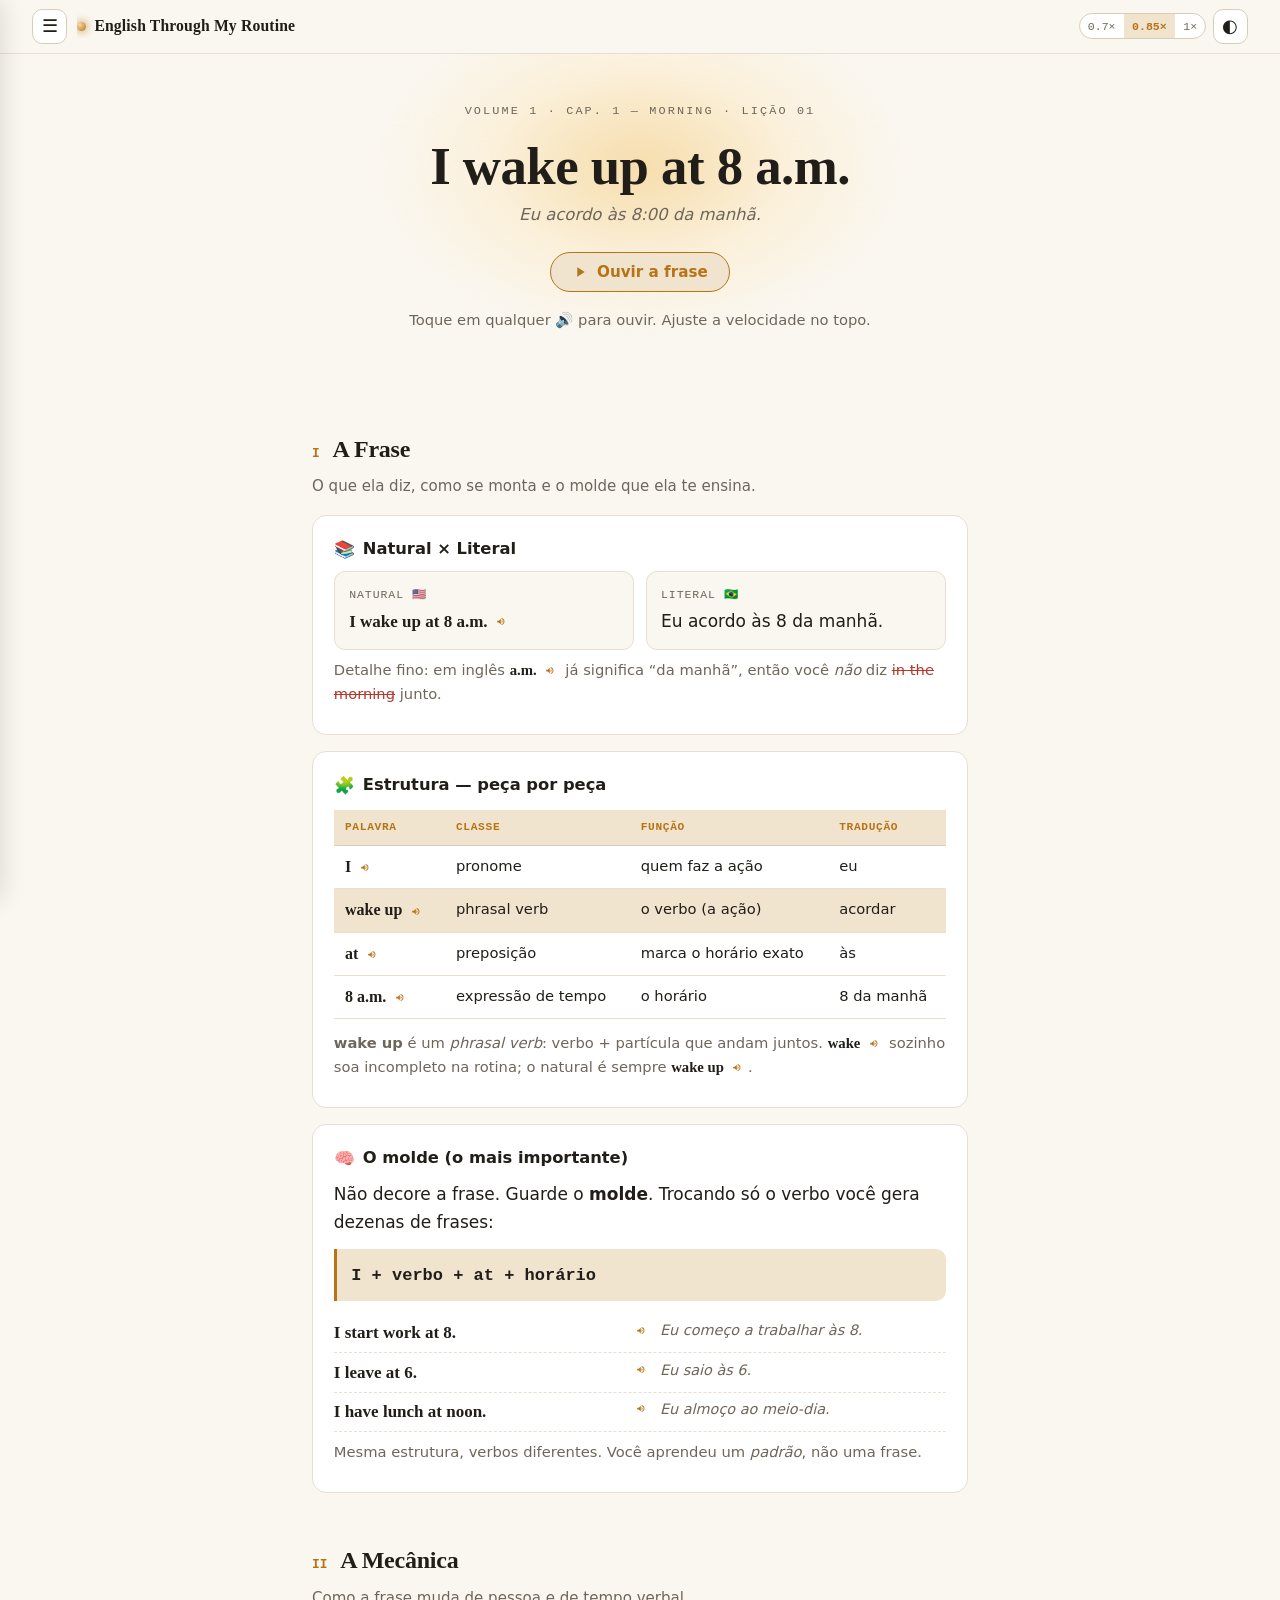
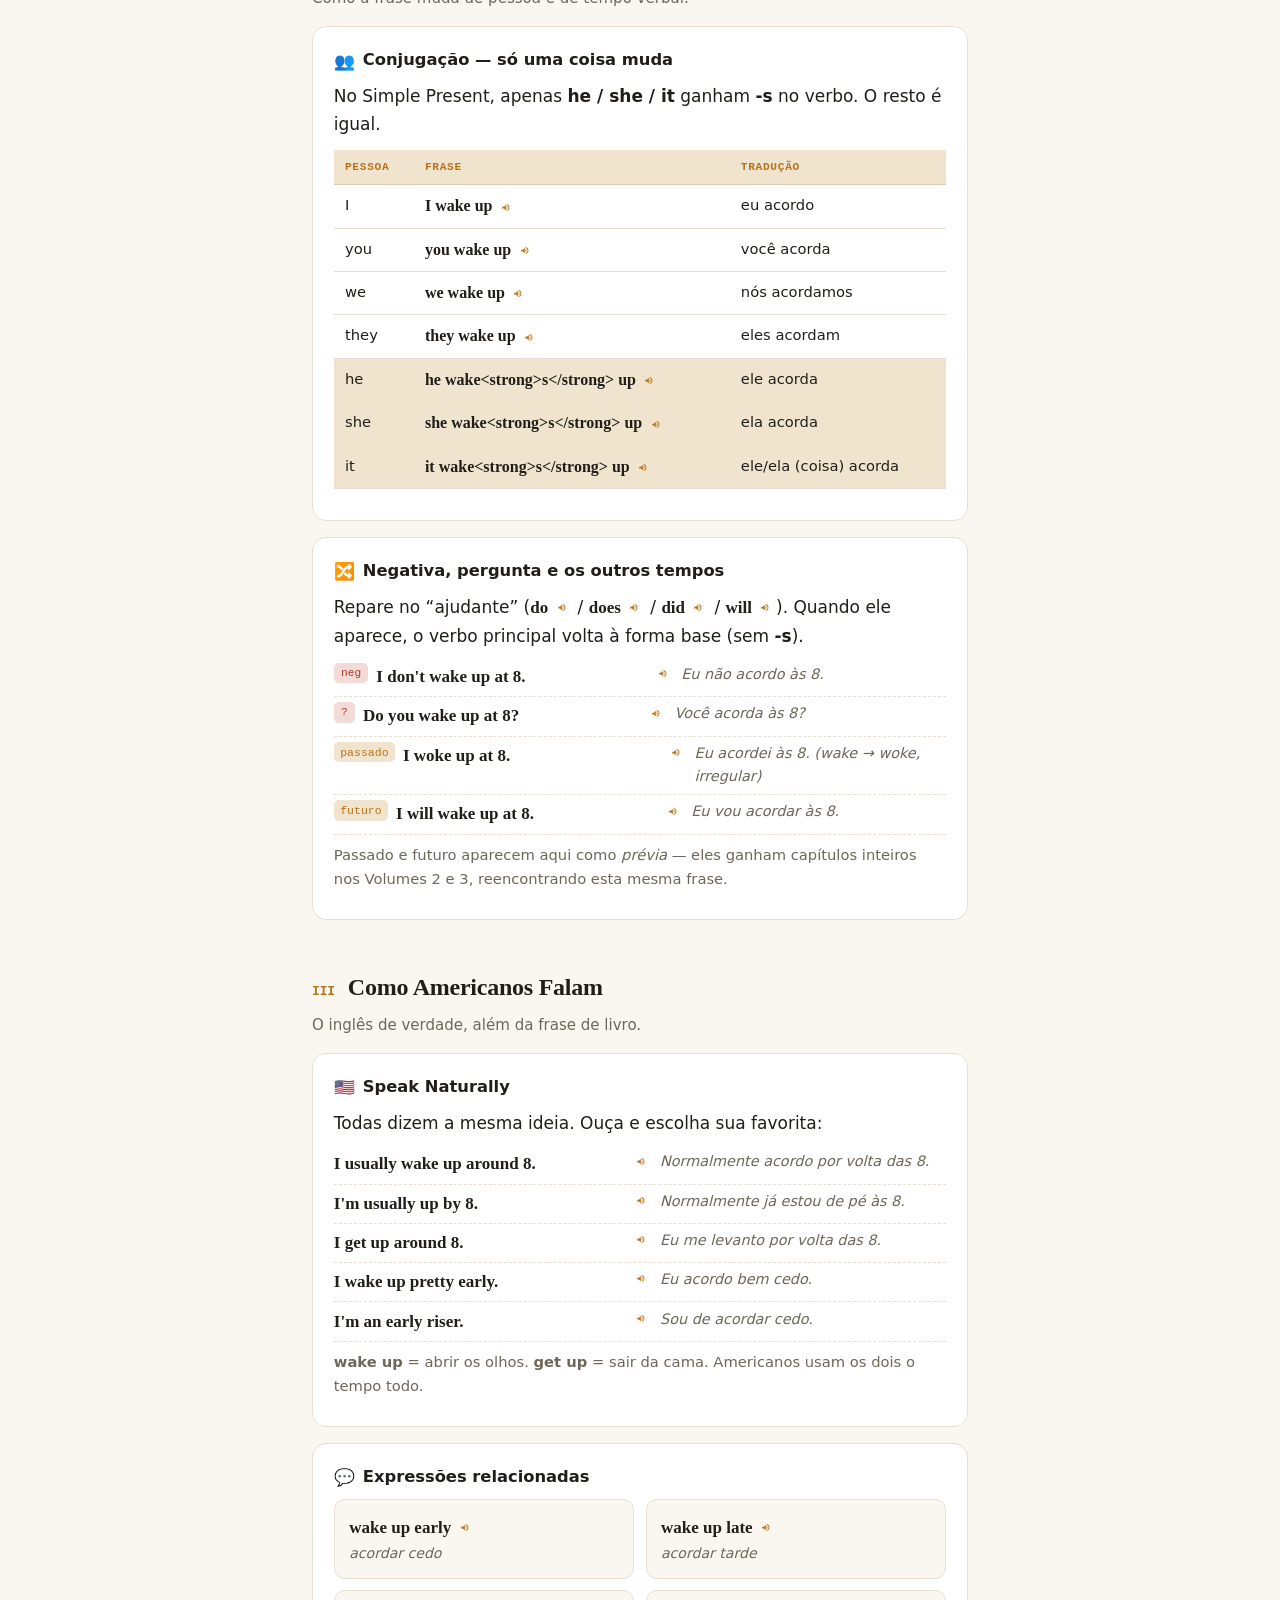
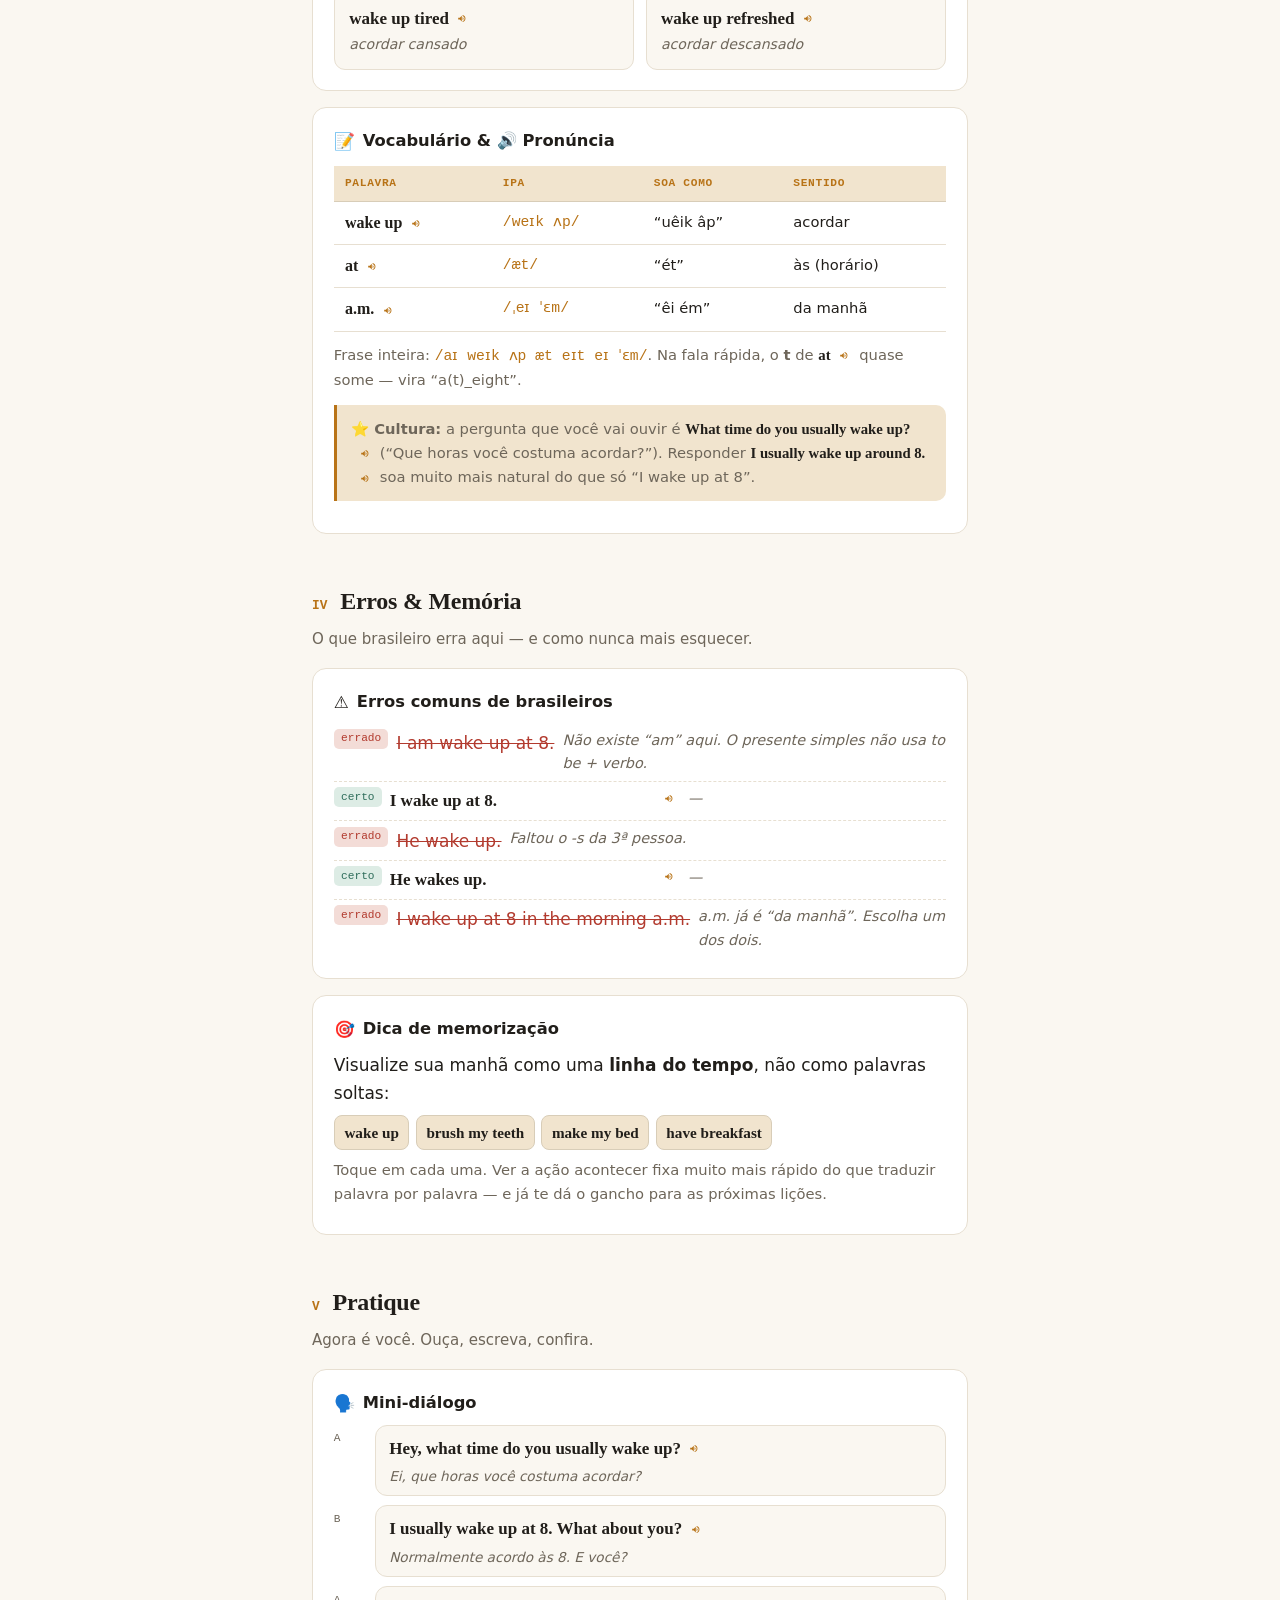
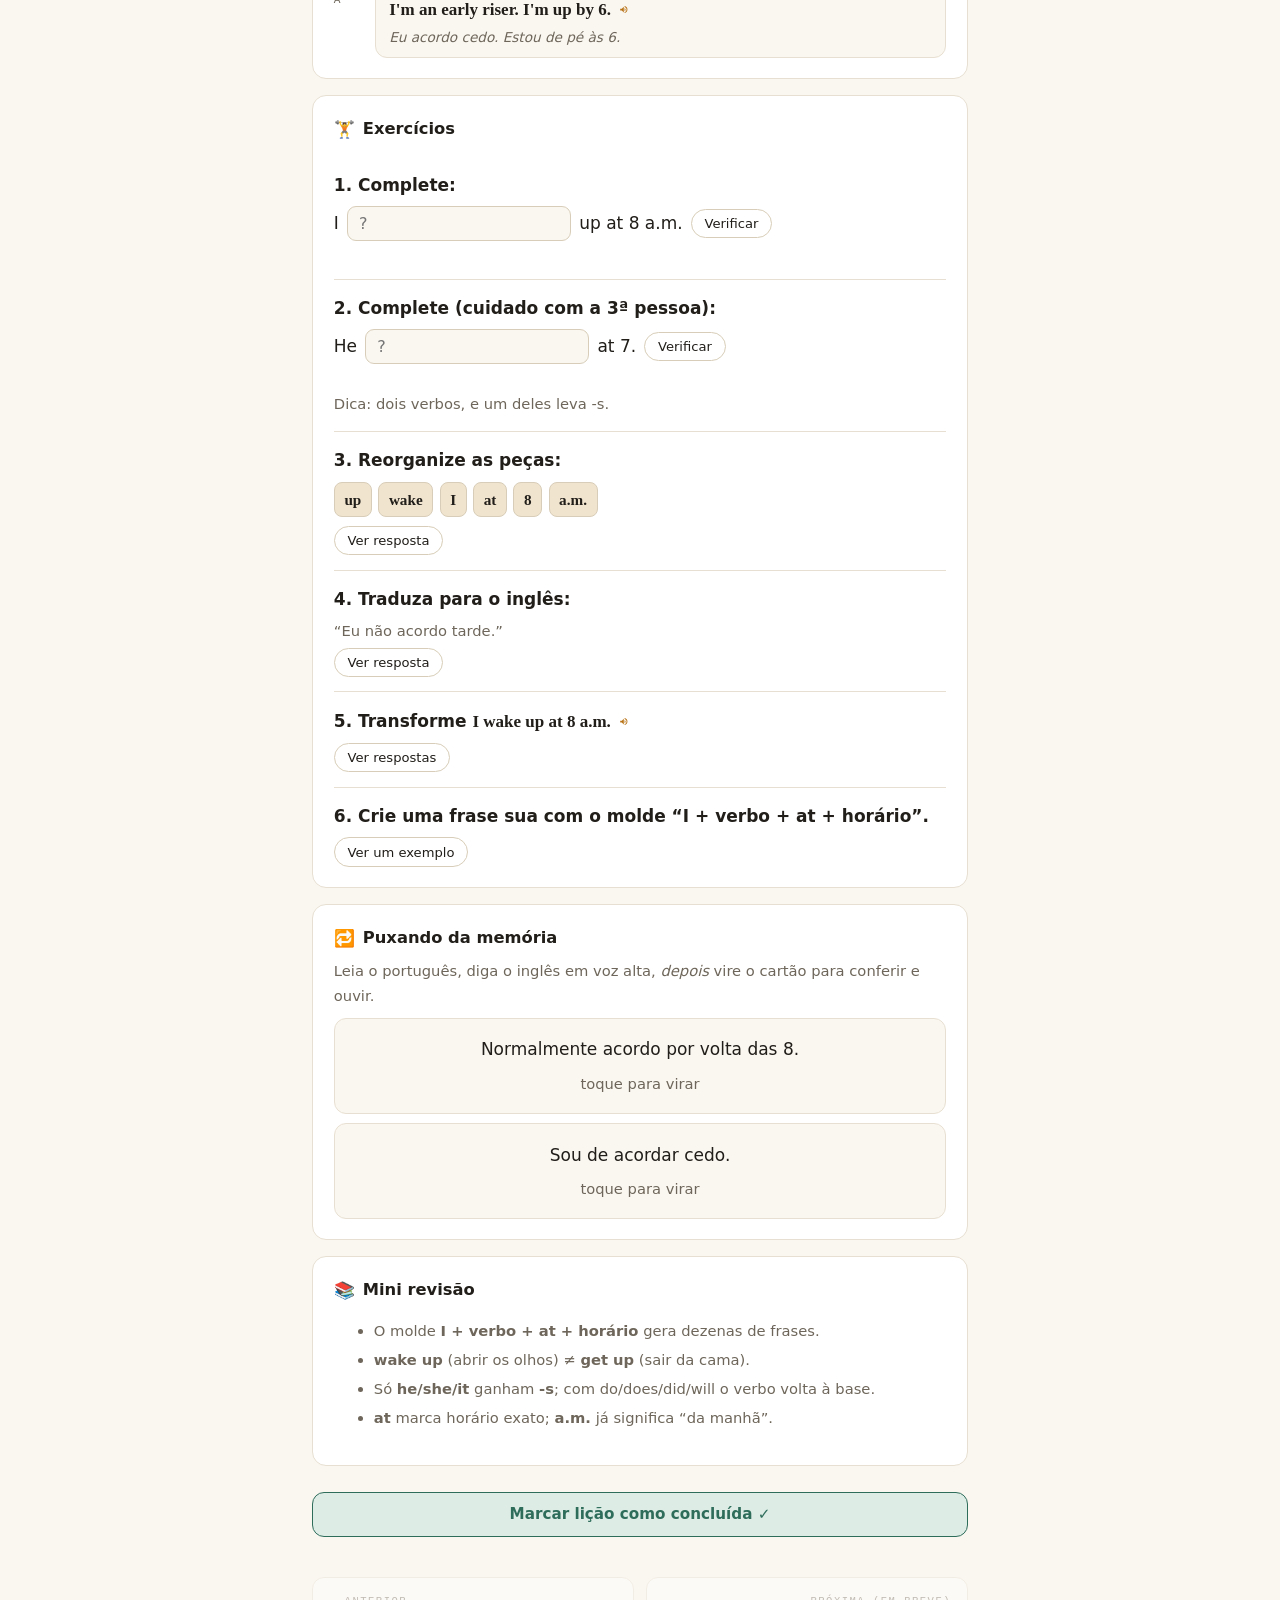
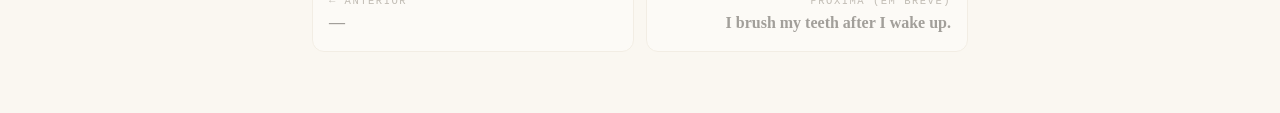
==== docs/index.html @ 42c58287 "feat: app English Through My Routine (PWA) + Lição 1 App de inglês data-driven (PWA instalável, offl" ====
<!doctype html>
<html lang="pt-BR">
<head>
  <meta charset="utf-8">
  <meta name="viewport" content="width=device-width, initial-scale=1, viewport-fit=cover">
  <title>English Through My Routine</title>
  <meta name="description" content="Aprenda inglês através da sua própria rotina — com áudio, exercícios e revisão.">
  <meta name="robots" content="noindex, nofollow">
  <meta name="theme-color" content="#B87317">
  <link rel="manifest" href="manifest.json">
  <link rel="apple-touch-icon" href="icons/icon-192.png">
  <meta name="apple-mobile-web-app-capable" content="yes">
  <meta name="apple-mobile-web-app-status-bar-style" content="default">
  <meta name="apple-mobile-web-app-title" content="My Routine">
  <link rel="stylesheet" href="styles.css">
</head>
<body>
  <!-- Top bar -->
  <div class="bar no-print">
    <button class="iconbtn" id="menuBtn" aria-label="Abrir índice">☰</button>
    <div class="brand"><span class="dot"></span>English Through My Routine</div>
    <div class="ctrl">
      <div class="seg" role="group" aria-label="Velocidade do áudio">
        <button data-rate="0.7">0.7×</button>
        <button data-rate="0.85">0.85×</button>
        <button data-rate="1">1×</button>
      </div>
      <button class="iconbtn" id="themeBtn" aria-label="Alternar tema">◐</button>
    </div>
  </div>

  <!-- Index drawer -->
  <div class="scrim no-print" id="scrim"></div>
  <nav class="drawer no-print" id="drawer" aria-label="Índice de lições">
    <header>
      <div style="display:flex;align-items:center;gap:.5rem">
        <div style="flex:1"><div class="t">Índice</div><div class="s">Volume 1 — Present</div></div>
        <button class="iconbtn" id="drawerClose" aria-label="Fechar índice">✕</button>
      </div>
    </header>
    <div class="list" id="toclist"></div>
  </nav>

  <!-- Lesson view -->
  <main id="view"></main>

  <!-- Install hint -->
  <div class="install no-print" id="install">
    <span>📲 Instalar como app</span>
    <button class="btn" id="installBtn">Instalar</button>
    <button class="iconbtn" id="installX" aria-label="Dispensar" style="width:1.8rem;height:1.8rem">✕</button>
  </div>

  <!-- Conteúdo (dados das lições) -->
  <script src="licoes/_indice.js"></script>
  <script src="licoes/licao-01.js"></script>
  <!-- Motor -->
  <script src="app.js"></script>
</body>
</html>
---- docs/styles.css ----
/* ===================================================================
   English Through My Routine — App styles
   Tema "amanhecer": serif para o inglês, sans para o português.
   =================================================================== */
:root{
  --bg:#FAF7F1; --surface:#FFFFFF; --ink:#211E1A; --muted:#6E665A;
  --accent:#B87317; --accent-soft:#F1E4CE; --natural:#2F6D5B; --natural-soft:#DDECE5;
  --err:#B23A2E; --err-soft:#F3DCD7; --line:#E7DFD1; --line-strong:#D8CDB8;
  --glow1:#F6D9A0; --glow2:#FBEFD6;
  --serif:"Iowan Old Style","Palatino Linotype",Palatino,Georgia,"Times New Roman",serif;
  --sans:system-ui,-apple-system,"Segoe UI",Roboto,Helvetica,Arial,sans-serif;
  --mono:ui-monospace,"SF Mono","Cascadia Code",Consolas,monospace;
  --maxw:44rem;
}
@media (prefers-color-scheme:dark){
  :root{
    --bg:#16130D; --surface:#201C14; --ink:#EEE7D8; --muted:#A29A88;
    --accent:#E0A54A; --accent-soft:#3A2E17; --natural:#77BFA3; --natural-soft:#1D2E27;
    --err:#E0796B; --err-soft:#3A211C; --line:#2E2819; --line-strong:#3C3524;
    --glow1:#4A3818; --glow2:#241C0F;
  }
}
:root[data-theme="light"]{
  --bg:#FAF7F1; --surface:#FFFFFF; --ink:#211E1A; --muted:#6E665A;
  --accent:#B87317; --accent-soft:#F1E4CE; --natural:#2F6D5B; --natural-soft:#DDECE5;
  --err:#B23A2E; --err-soft:#F3DCD7; --line:#E7DFD1; --line-strong:#D8CDB8;
  --glow1:#F6D9A0; --glow2:#FBEFD6;
}
:root[data-theme="dark"]{
  --bg:#16130D; --surface:#201C14; --ink:#EEE7D8; --muted:#A29A88;
  --accent:#E0A54A; --accent-soft:#3A2E17; --natural:#77BFA3; --natural-soft:#1D2E27;
  --err:#E0796B; --err-soft:#3A211C; --line:#2E2819; --line-strong:#3C3524;
  --glow1:#4A3818; --glow2:#241C0F;
}

*{box-sizing:border-box}
html{scroll-behavior:smooth}
body{margin:0;background:var(--bg);color:var(--ink);font-family:var(--sans);
  font-size:17px;line-height:1.65;-webkit-font-smoothing:antialiased;overflow-x:hidden;}
::selection{background:var(--accent-soft);}
a{color:var(--accent);}

/* ---------- Top bar ---------- */
.bar{position:sticky;top:0;z-index:30;display:flex;align-items:center;gap:.6rem;
  padding:.55rem clamp(.8rem,4vw,2rem);background:color-mix(in srgb,var(--bg) 90%,transparent);
  backdrop-filter:blur(10px);border-bottom:1px solid var(--line);}
.iconbtn{border:1px solid var(--line-strong);background:var(--surface);color:var(--ink);border-radius:10px;
  width:2.2rem;height:2.2rem;display:inline-flex;align-items:center;justify-content:center;cursor:pointer;font-size:1.1rem;flex:none;}
.iconbtn:hover{border-color:var(--accent);}
.brand{font-family:var(--serif);font-weight:600;font-size:.98rem;letter-spacing:.01em;
  margin-right:auto;display:flex;align-items:center;gap:.55rem;overflow:hidden;white-space:nowrap;text-overflow:ellipsis;}
.brand .dot{width:.55rem;height:.55rem;border-radius:50%;flex:none;
  background:radial-gradient(circle at 30% 30%,var(--glow1),var(--accent));box-shadow:0 0 10px var(--accent);}
.ctrl{display:flex;align-items:center;gap:.4rem;}
.seg{display:inline-flex;border:1px solid var(--line-strong);border-radius:999px;overflow:hidden;background:var(--surface);}
.seg button{border:0;background:transparent;color:var(--muted);font-size:.72rem;padding:.34rem .52rem;cursor:pointer;font-family:var(--mono);}
.seg button[aria-pressed="true"]{background:var(--accent-soft);color:var(--accent);font-weight:700;}
.btn{font-family:var(--sans);font-size:.82rem;color:var(--ink);background:var(--surface);
  border:1px solid var(--line-strong);border-radius:999px;padding:.38rem .8rem;cursor:pointer;
  display:inline-flex;align-items:center;gap:.35rem;transition:border-color .15s,background .15s;}
.btn:hover{border-color:var(--accent);}
.btn:focus-visible,.iconbtn:focus-visible{outline:2px solid var(--accent);outline-offset:2px;}

/* ---------- Index drawer ---------- */
.scrim{position:fixed;inset:0;background:rgba(0,0,0,.4);opacity:0;pointer-events:none;transition:opacity .25s;z-index:40;}
.scrim.on{opacity:1;pointer-events:auto;}
.drawer{position:fixed;top:0;left:0;height:100%;width:min(88vw,22rem);background:var(--surface);
  border-right:1px solid var(--line);transform:translateX(-100%);transition:transform .28s ease;z-index:50;
  display:flex;flex-direction:column;box-shadow:2px 0 24px rgba(0,0,0,.12);}
.drawer.on{transform:translateX(0);}
.drawer header{padding:1.1rem 1.1rem .6rem;border-bottom:1px solid var(--line);}
.drawer header .t{font-family:var(--serif);font-size:1.15rem;font-weight:600;}
.drawer header .s{font-size:.8rem;color:var(--muted);}
.drawer .list{overflow-y:auto;padding:.6rem;flex:1;}
.chapter{font-family:var(--mono);font-size:.7rem;letter-spacing:.12em;text-transform:uppercase;color:var(--accent);
  padding:.9rem .6rem .3rem;}
.tocitem{display:flex;align-items:center;gap:.6rem;width:100%;text-align:left;border:0;background:transparent;
  color:var(--ink);font-family:var(--sans);font-size:.92rem;padding:.5rem .6rem;border-radius:9px;cursor:pointer;}
.tocitem:hover{background:var(--bg);}
.tocitem[aria-current="true"]{background:var(--accent-soft);color:var(--accent);font-weight:600;}
.tocitem.locked{color:var(--muted);cursor:default;opacity:.7;}
.tocitem .num{font-family:var(--mono);font-size:.72rem;width:1.5rem;flex:none;color:var(--muted);}
.tocitem[aria-current="true"] .num{color:var(--accent);}
.tocitem .en{flex:1;font-family:var(--serif);font-weight:600;overflow:hidden;text-overflow:ellipsis;white-space:nowrap;}
.tocitem .done{color:var(--natural);flex:none;font-size:.85rem;}
.tocitem .lock{flex:none;font-size:.8rem;opacity:.6;}

/* ---------- Layout ---------- */
main{max-width:var(--maxw);margin:0 auto;padding:0 clamp(1rem,5vw,1.5rem) 4rem;}

/* ---------- Hero ---------- */
.hero{position:relative;padding:3rem 0 2.2rem;text-align:center;overflow:hidden;}
.hero .sun{position:absolute;left:50%;top:-4rem;transform:translateX(-50%);width:min(90vw,34rem);height:22rem;
  background:radial-gradient(ellipse at center,var(--glow1) 0%,var(--glow2) 38%,transparent 70%);
  filter:blur(6px);opacity:.85;z-index:0;pointer-events:none;}
.hero>*{position:relative;z-index:1;}
.hero .time{font-family:var(--mono);font-size:.74rem;color:var(--muted);letter-spacing:.18em;margin-bottom:1rem;}
.phrase-en{font-family:var(--serif);font-weight:600;line-height:1.12;letter-spacing:-.01em;
  font-size:clamp(2rem,7vw,3.3rem);text-wrap:balance;margin:.2rem 0 .3rem;}
.phrase-pt{font-size:1.03rem;color:var(--muted);font-style:italic;}
.play-big{margin-top:1.5rem;border:1px solid var(--accent);background:var(--accent-soft);color:var(--accent);
  font-family:var(--sans);font-weight:600;font-size:.95rem;border-radius:999px;padding:.6rem 1.3rem;cursor:pointer;
  display:inline-flex;align-items:center;gap:.55rem;transition:transform .12s;}
.play-big:hover{transform:translateY(-1px);}
.play-big.speaking{animation:pulse 1s ease-in-out infinite;}
@keyframes pulse{50%{box-shadow:0 0 0 6px var(--accent-soft);}}

/* ---------- Parts & sections ---------- */
.part{margin-top:3rem;}
.part-head{display:flex;align-items:baseline;gap:.8rem;margin-bottom:.3rem;}
.part-idx{font-family:var(--mono);font-size:.8rem;color:var(--accent);font-weight:700;}
.part-title{font-family:var(--serif);font-size:1.5rem;font-weight:600;letter-spacing:-.01em;}
.part-sub{color:var(--muted);font-size:.94rem;margin:0 0 .2rem;}

section.blk{background:var(--surface);border:1px solid var(--line);border-radius:14px;
  padding:1.25rem 1.3rem;margin-top:1rem;}
section.blk h3{margin:0 0 .5rem;font-family:var(--sans);font-size:1.02rem;font-weight:700;
  display:flex;align-items:center;gap:.5rem;}
section.blk h3 .ic{font-size:1.05rem;line-height:1;}
section.blk p{margin:.5rem 0;}
.note{color:var(--muted);font-size:.92rem;}

.en{font-family:var(--serif);font-weight:600;color:var(--ink);}
.say{display:inline-flex;align-items:center;justify-content:center;vertical-align:middle;
  width:1.35rem;height:1.35rem;margin-left:.15rem;border:0;background:transparent;color:var(--accent);
  cursor:pointer;border-radius:50%;transition:background .15s;flex:none;}
.say:hover{background:var(--accent-soft);}
.say:focus-visible{outline:2px solid var(--accent);outline-offset:1px;}
.say svg{width:.95rem;height:.95rem;}
.say.speaking{background:var(--accent-soft);animation:pulse 1s ease-in-out infinite;}
.line{display:flex;align-items:flex-start;gap:.5rem;padding:.32rem 0;border-bottom:1px dashed var(--line);}
.line:last-child{border-bottom:0;}
.line .en{flex:1;}
.line .tr{color:var(--muted);font-family:var(--sans);font-weight:400;font-style:italic;font-size:.9rem;flex:1;}

.twrap{overflow-x:auto;margin:.7rem 0;}
table{border-collapse:collapse;width:100%;font-size:.92rem;}
th,td{text-align:left;padding:.5rem .7rem;border-bottom:1px solid var(--line);vertical-align:top;}
thead th{background:var(--accent-soft);color:var(--accent);font-family:var(--mono);
  font-size:.7rem;letter-spacing:.06em;text-transform:uppercase;border-bottom:1px solid var(--line-strong);}
td .en{font-size:1rem;}
tr.hl td{background:var(--accent-soft);}
.ipa{font-family:var(--mono);color:var(--accent);}
.tag{font-family:var(--mono);font-size:.72rem;padding:.05rem .4rem;border-radius:5px;background:var(--accent-soft);color:var(--accent);flex:none;}
.tag.n{background:var(--natural-soft);color:var(--natural);}

.grid2{display:grid;grid-template-columns:1fr 1fr;gap:.7rem;}
@media (max-width:560px){.grid2{grid-template-columns:1fr;}}
.card{border:1px solid var(--line);border-radius:11px;padding:.8rem .9rem;background:var(--bg);}
.card .k{font-family:var(--mono);font-size:.72rem;color:var(--muted);text-transform:uppercase;letter-spacing:.08em;margin-bottom:.2rem;}

.wrong{color:var(--err);text-decoration:line-through;text-decoration-color:var(--err);}
.right{color:var(--natural);}
.badpill,.goodpill{font-family:var(--mono);font-size:.7rem;padding:.05rem .45rem;border-radius:5px;flex:none;}
.badpill{background:var(--err-soft);color:var(--err);}
.goodpill{background:var(--natural-soft);color:var(--natural);}

.callout{border-left:3px solid var(--accent);background:var(--accent-soft);padding:.7rem .9rem;border-radius:0 10px 10px 0;margin:.8rem 0;}
.formula{font-family:var(--mono);font-weight:700;}

/* Dialogue */
.dlg{display:flex;flex-direction:column;gap:.55rem;}
.turn{display:flex;gap:.6rem;align-items:flex-start;}
.who{font-family:var(--mono);font-size:.7rem;color:var(--muted);width:2rem;flex:none;padding-top:.3rem;text-transform:uppercase;}
.bubble{background:var(--bg);border:1px solid var(--line);border-radius:12px;padding:.5rem .8rem;flex:1;}
.bubble .tr{color:var(--muted);font-size:.85rem;font-style:italic;margin-top:.15rem;}

/* Exercises */
.ex{margin-top:.9rem;padding-top:.9rem;border-top:1px solid var(--line);}
.ex:first-of-type{border-top:0;}
.ex .q{font-weight:600;margin-bottom:.4rem;}
.fill{display:flex;flex-wrap:wrap;gap:.5rem;align-items:center;}
input[type=text]{font-family:var(--sans);font-size:1rem;padding:.45rem .7rem;border:1px solid var(--line-strong);
  border-radius:9px;background:var(--bg);color:var(--ink);min-width:8rem;}
input[type=text]:focus{outline:2px solid var(--accent);outline-offset:1px;border-color:var(--accent);}
input.ok{border-color:var(--natural);background:var(--natural-soft);}
input.no{border-color:var(--err);background:var(--err-soft);}
.fb{font-size:.85rem;margin-top:.35rem;min-height:1.1rem;}
.fb.ok{color:var(--natural);} .fb.no{color:var(--err);}
.answer{display:none;margin-top:.5rem;padding:.5rem .7rem;border-left:3px solid var(--natural);background:var(--natural-soft);border-radius:0 8px 8px 0;}
.answer.show{display:block;}
.chips{display:flex;flex-wrap:wrap;gap:.4rem;margin:.5rem 0;}
.chip{font-family:var(--serif);font-weight:600;background:var(--accent-soft);color:var(--ink);
  border:1px solid var(--line-strong);border-radius:8px;padding:.25rem .6rem;font-size:.95rem;cursor:pointer;}
.chip:focus-visible{outline:2px solid var(--accent);outline-offset:1px;}

/* Flashcard */
.flip{perspective:1000px;margin-top:.6rem;}
.flip .inner{position:relative;transition:transform .5s;transform-style:preserve-3d;min-height:6rem;cursor:pointer;}
.flip.on .inner{transform:rotateY(180deg);}
.face{position:absolute;inset:0;backface-visibility:hidden;-webkit-backface-visibility:hidden;
  border:1px solid var(--line);border-radius:12px;padding:1rem;display:flex;flex-direction:column;
  align-items:center;justify-content:center;text-align:center;background:var(--bg);}
.face.back{transform:rotateY(180deg);background:var(--accent-soft);}
.face .en{font-size:1.15rem;}

.review li{margin:.3rem 0;}

/* Prev / Next */
.pager{display:flex;gap:.8rem;margin-top:2.5rem;}
.pager a,.pager span{flex:1;border:1px solid var(--line);border-radius:12px;padding:.9rem 1rem;text-decoration:none;
  background:var(--surface);color:var(--ink);}
.pager .k{font-family:var(--mono);font-size:.66rem;letter-spacing:.14em;text-transform:uppercase;color:var(--muted);}
.pager .p{font-family:var(--serif);font-weight:600;font-size:1rem;color:var(--ink);}
.pager .next{text-align:right;}
.pager .disabled{opacity:.4;}

.done-btn{display:block;width:100%;margin-top:1.6rem;border:1px solid var(--natural);background:var(--natural-soft);
  color:var(--natural);font-family:var(--sans);font-weight:700;font-size:.95rem;border-radius:12px;padding:.8rem;cursor:pointer;}
.done-btn.is-done{background:var(--natural);color:#fff;}

/* Install hint */
.install{position:fixed;left:50%;bottom:1rem;transform:translateX(-50%);z-index:25;
  background:var(--surface);border:1px solid var(--accent);border-radius:12px;padding:.6rem .9rem;
  display:none;align-items:center;gap:.7rem;box-shadow:0 6px 24px rgba(0,0,0,.15);font-size:.85rem;max-width:92vw;}
.install.on{display:flex;}

@media (prefers-reduced-motion:reduce){*{animation:none!important;transition:none!important;}}
@media print{.bar,.drawer,.scrim,.play-big,.say,.ctrl,.pager,.done-btn,.install,.no-print{display:none!important;}
  body{background:#fff;color:#000;font-size:12px;} .answer{display:block!important;} section.blk{break-inside:avoid;}}
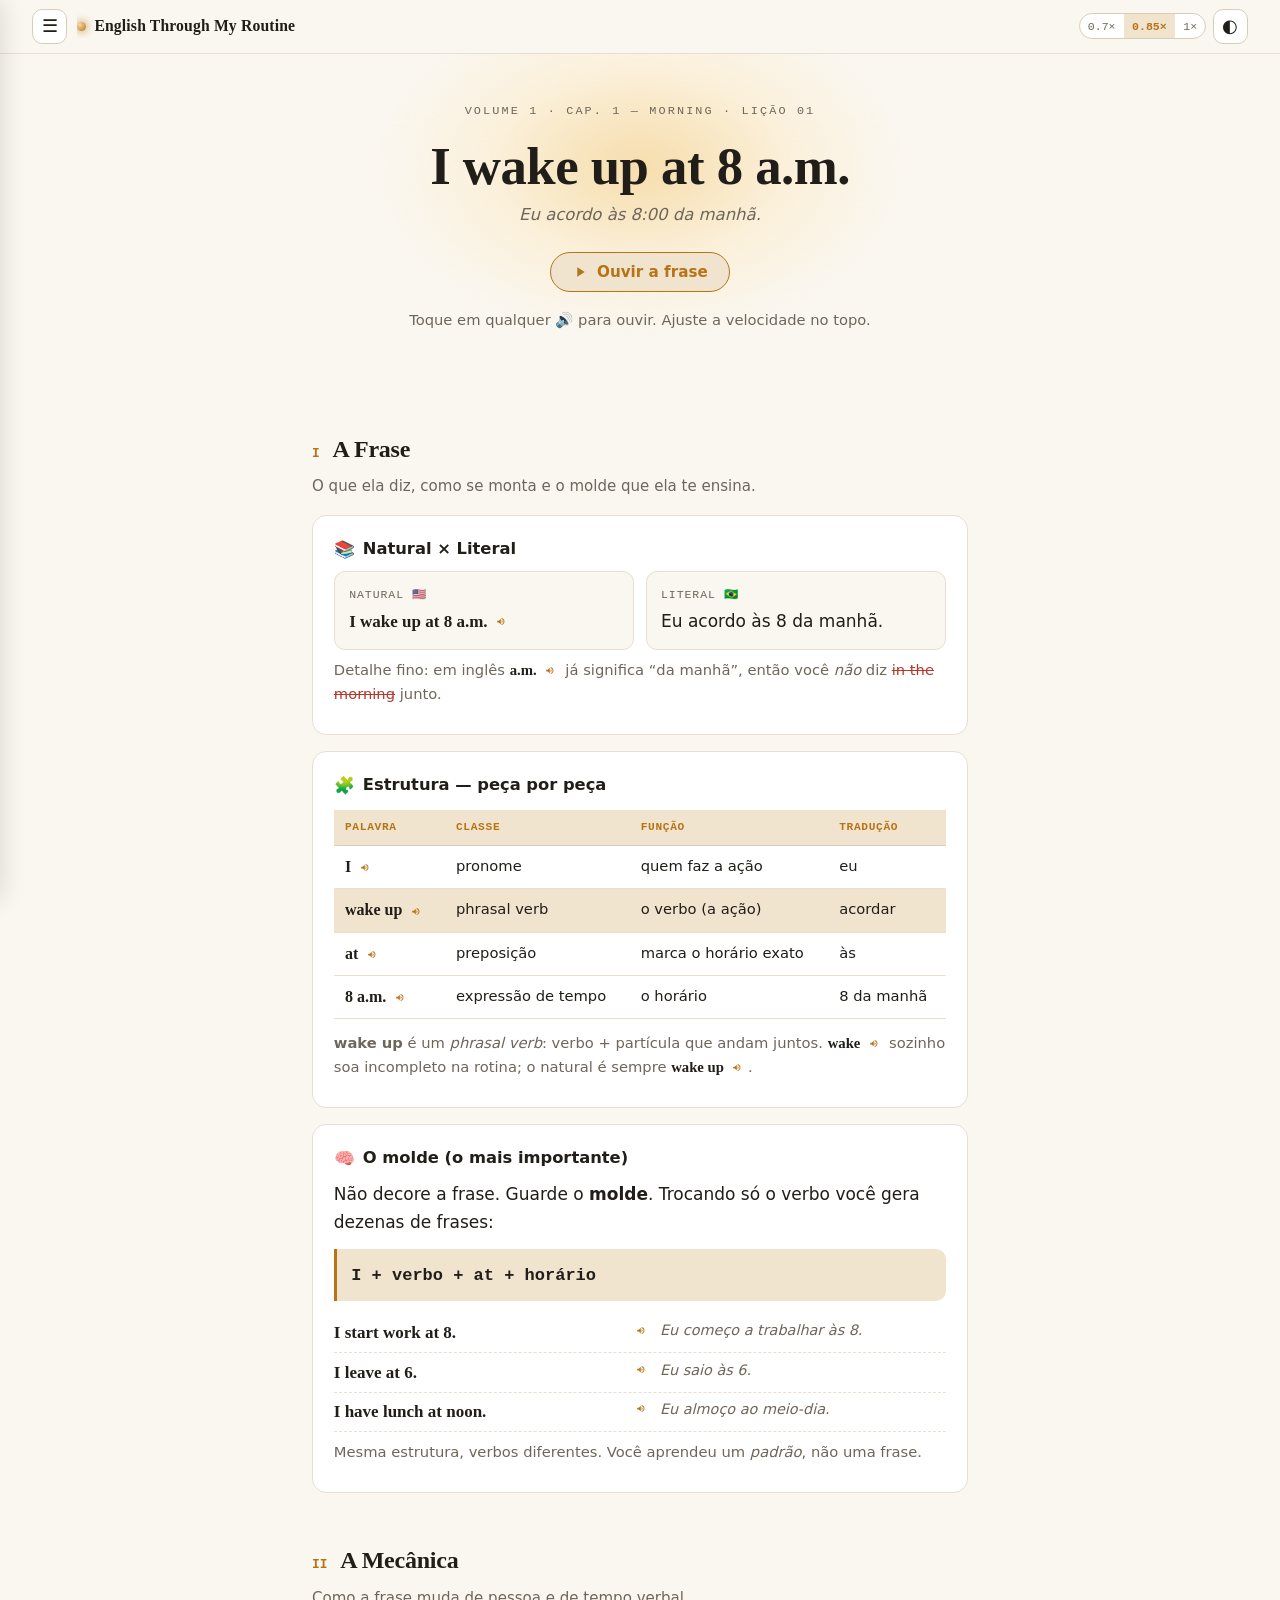
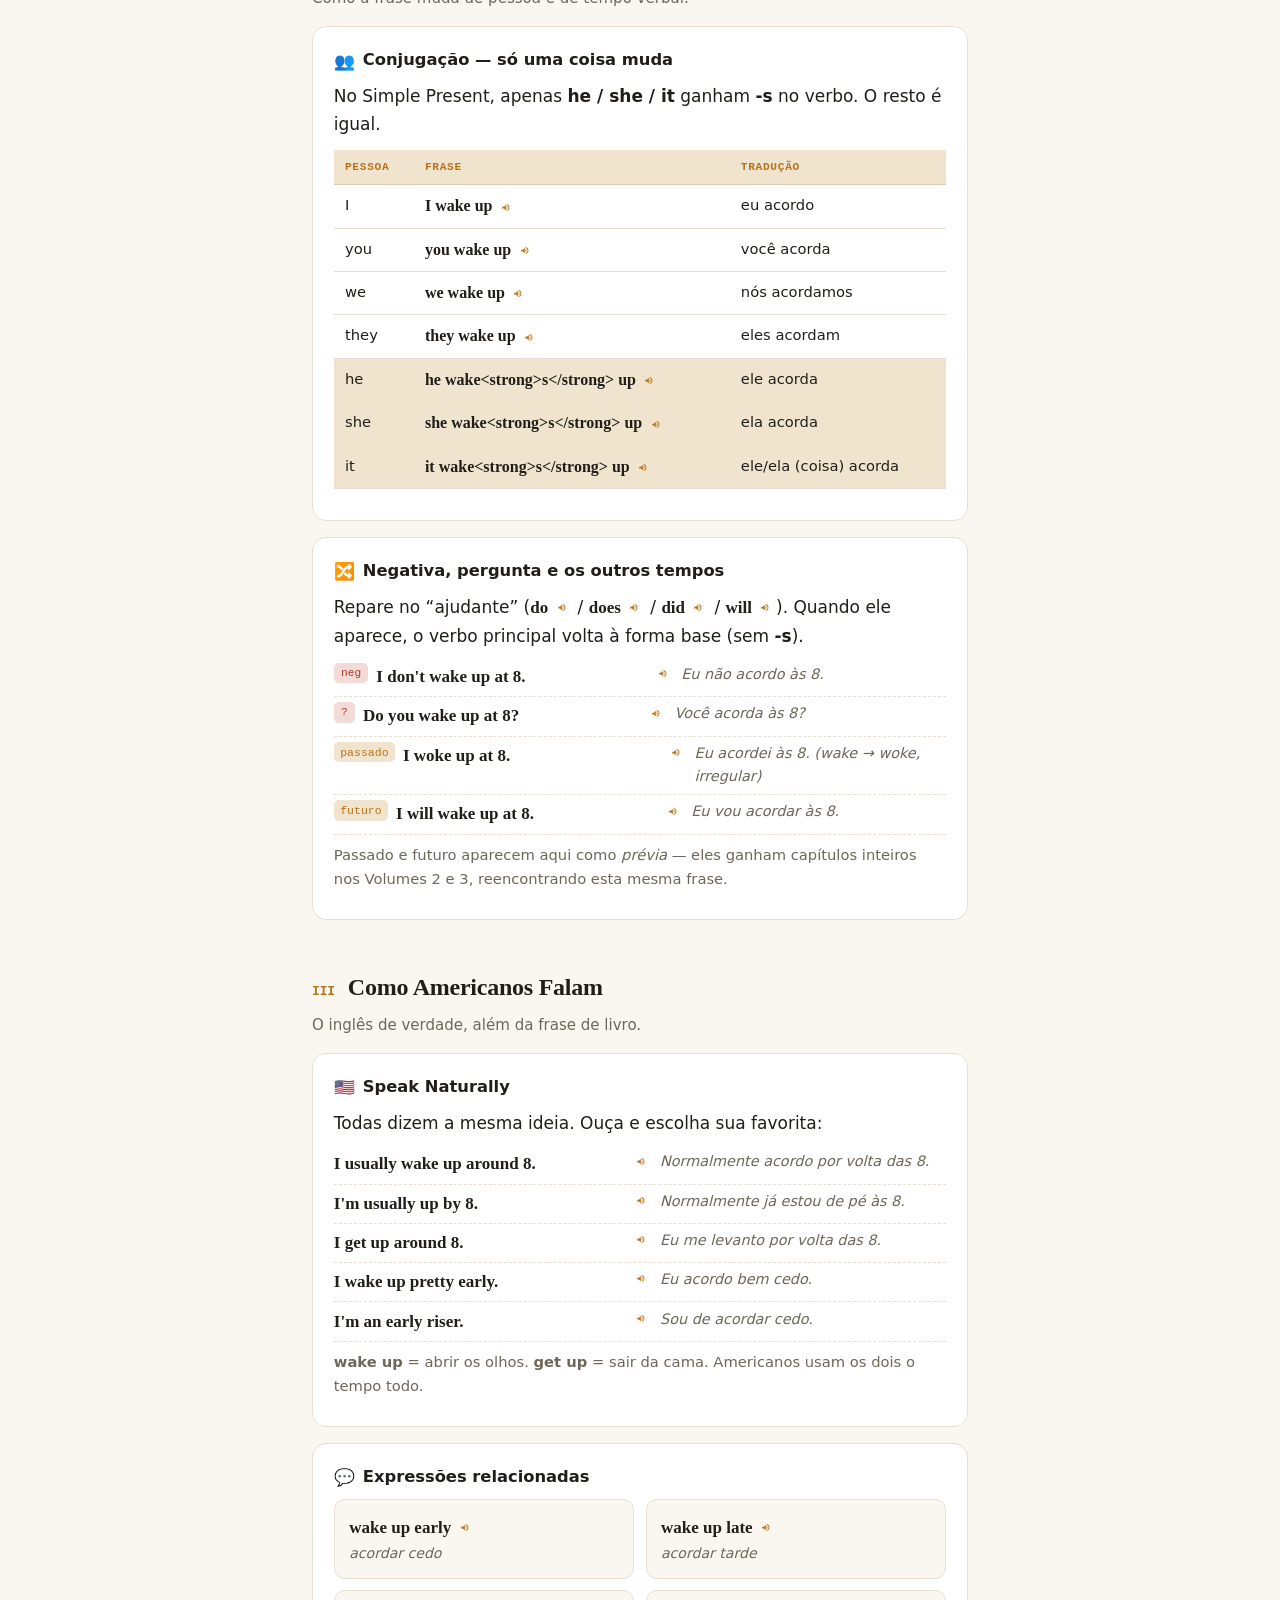
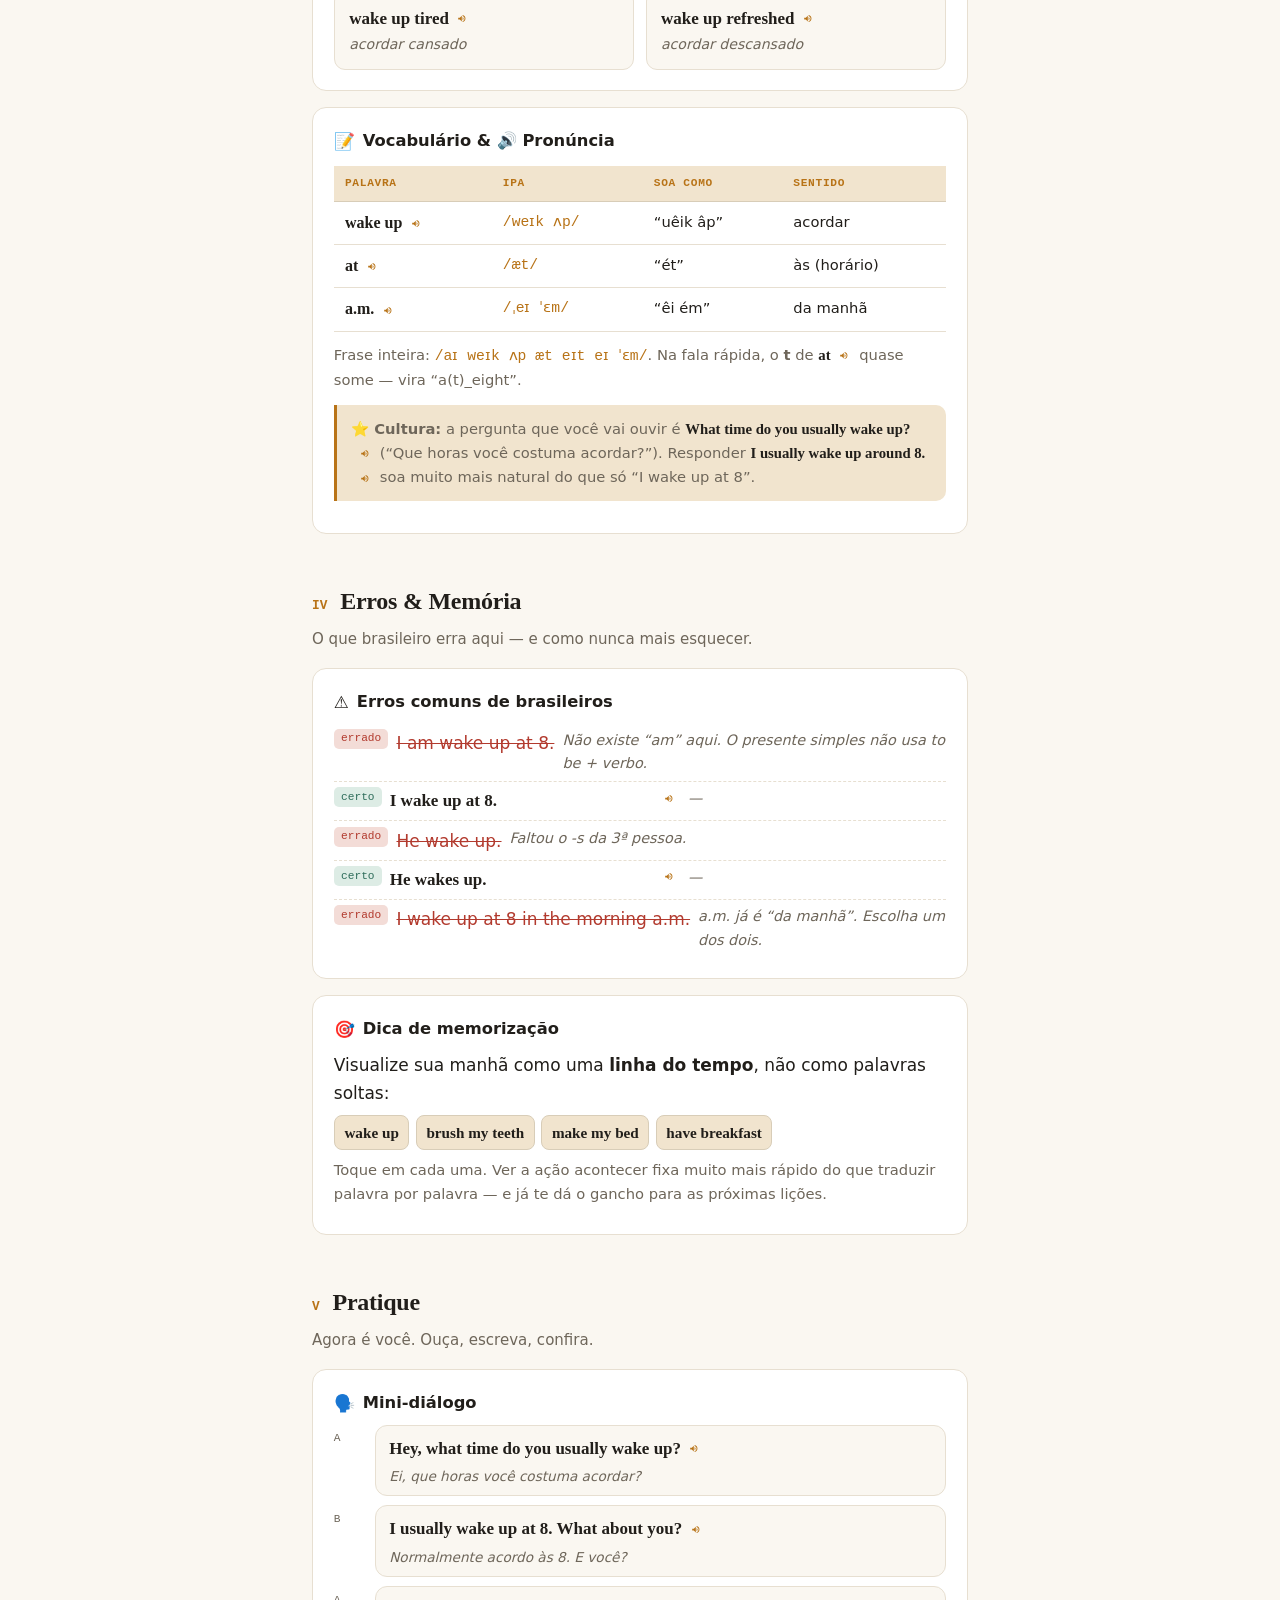
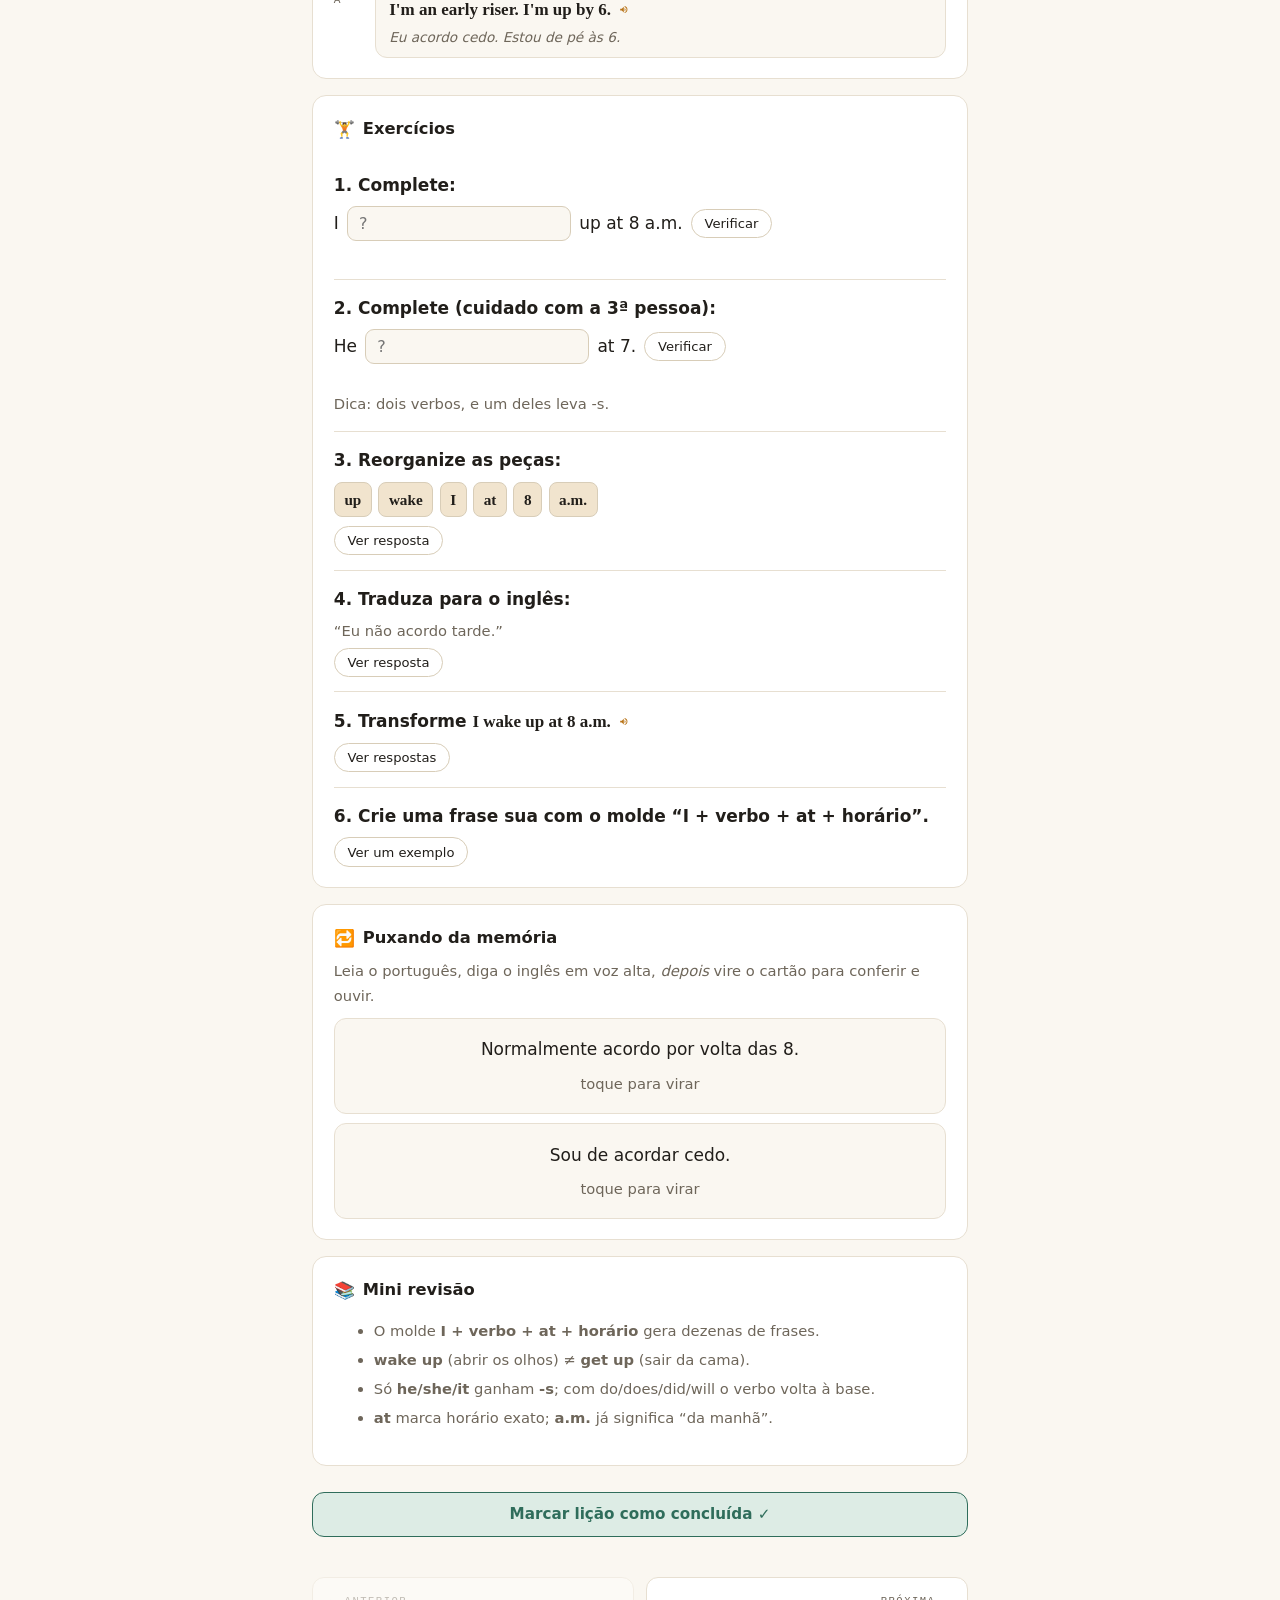
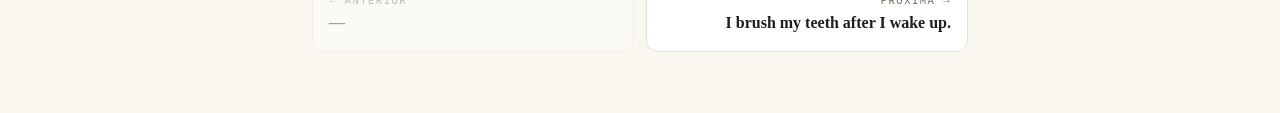
==== commit f122bf61: "feat: Lição 2 — I brush my teeth after I wake up Estreia after + oração, possessivo com partes do co" ====
--- a/docs/index.html
+++ b/docs/index.html
@@ -54,6 +54,7 @@
   <!-- Conteúdo (dados das lições) -->
   <script src="licoes/_indice.js"></script>
   <script src="licoes/licao-01.js"></script>
+  <script src="licoes/licao-02.js"></script>
   <!-- Motor -->
   <script src="app.js"></script>
 </body>
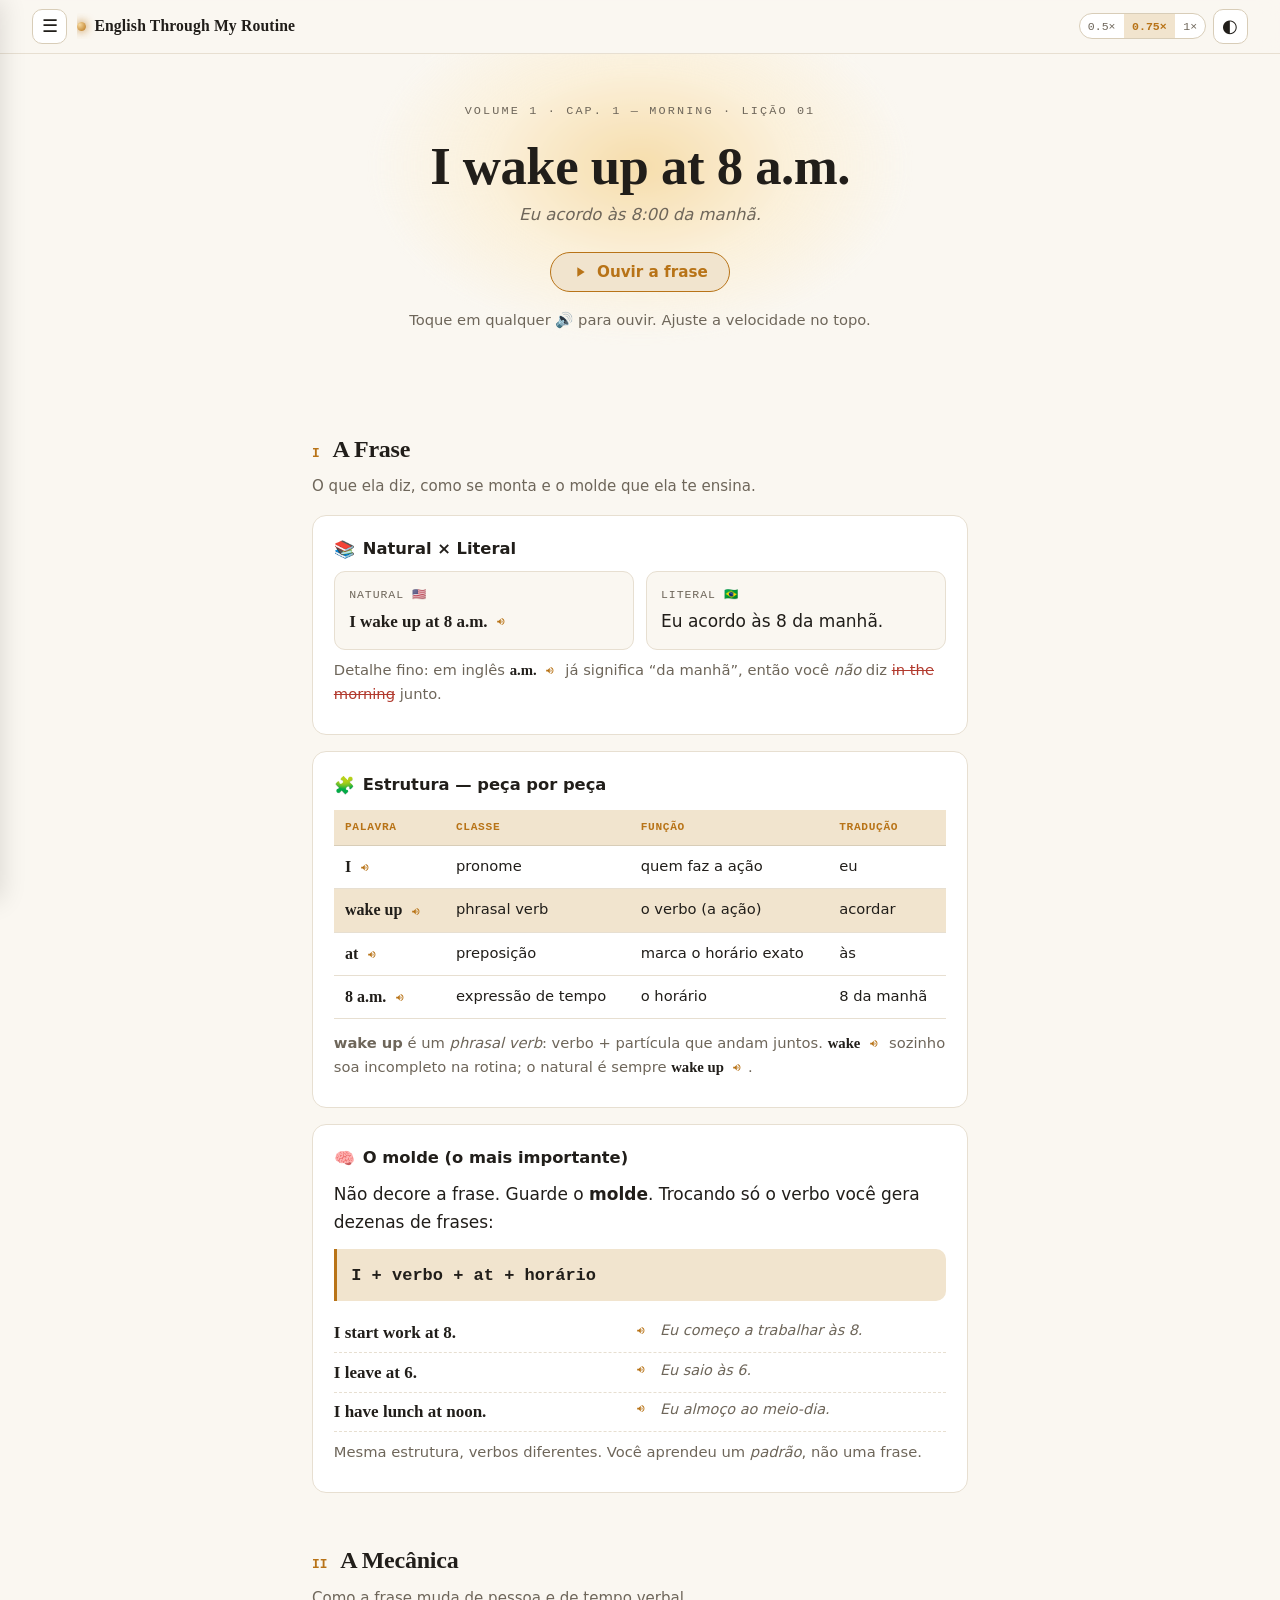
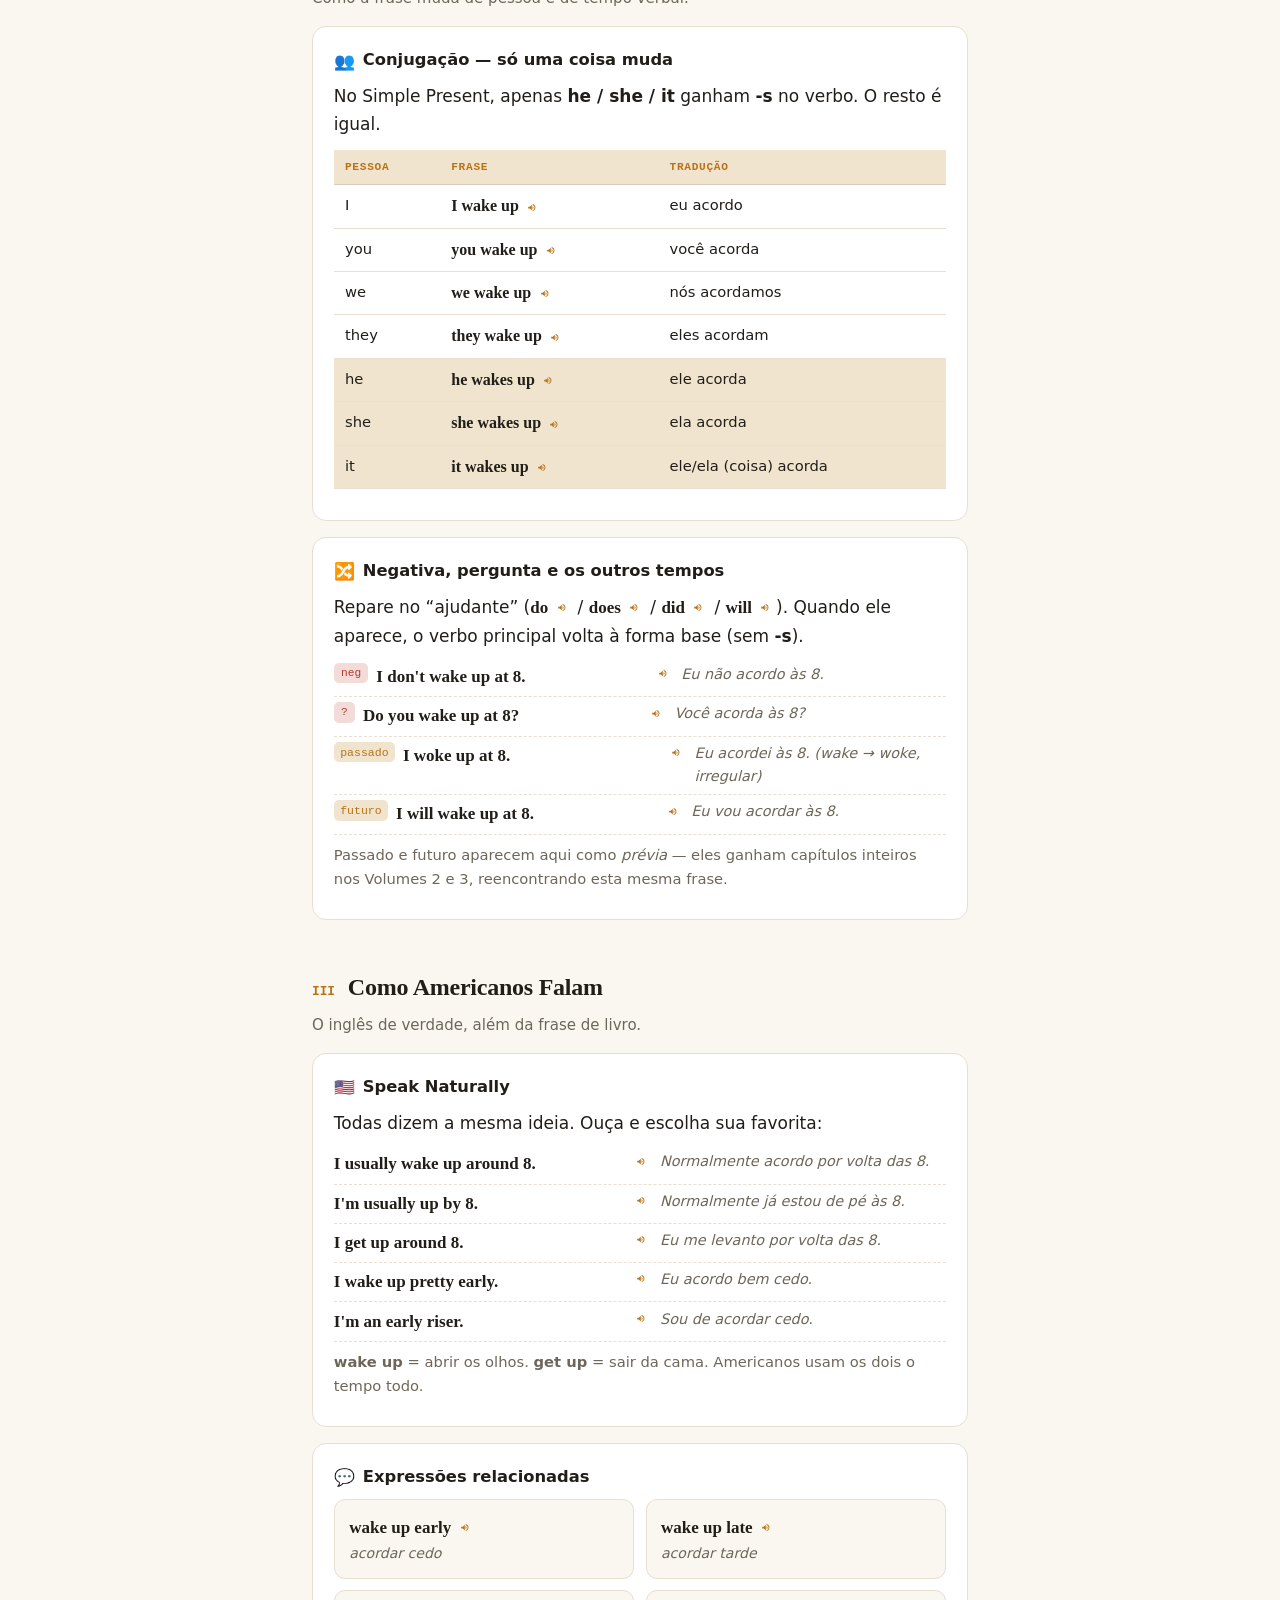
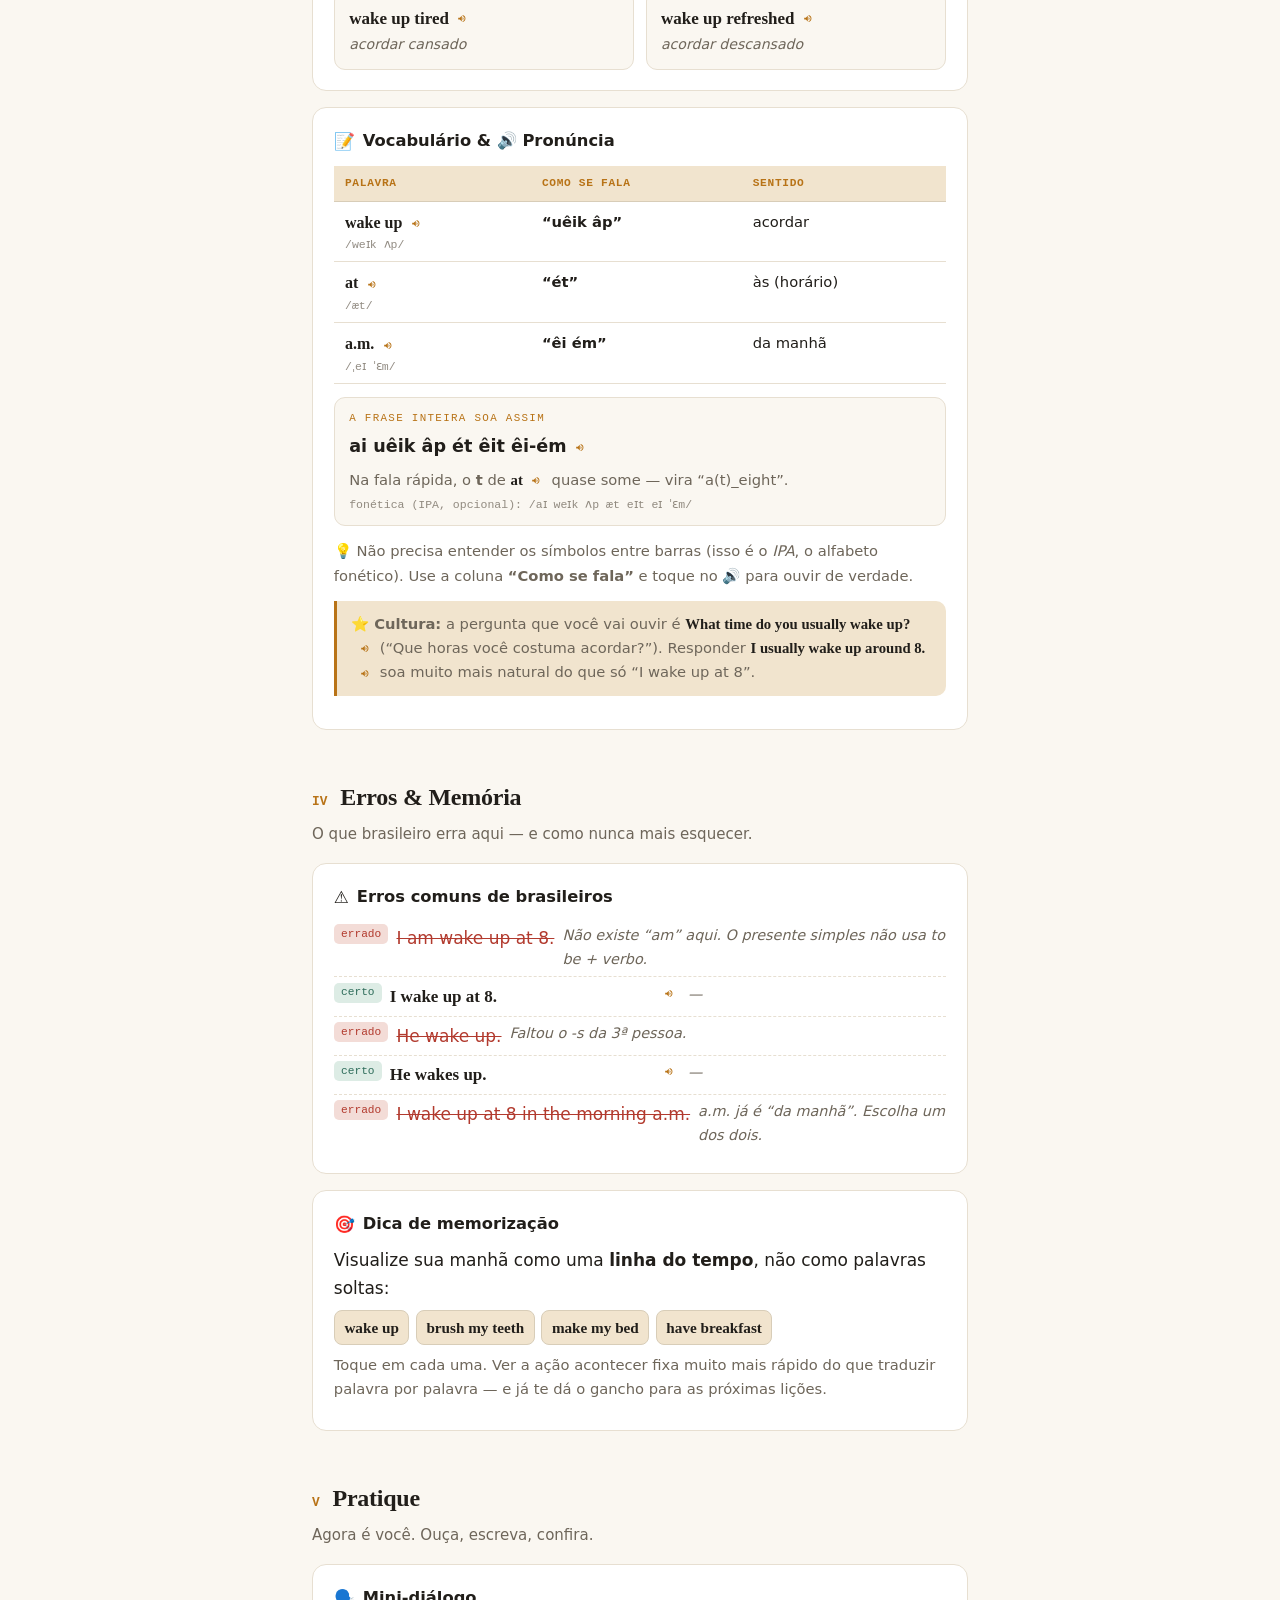
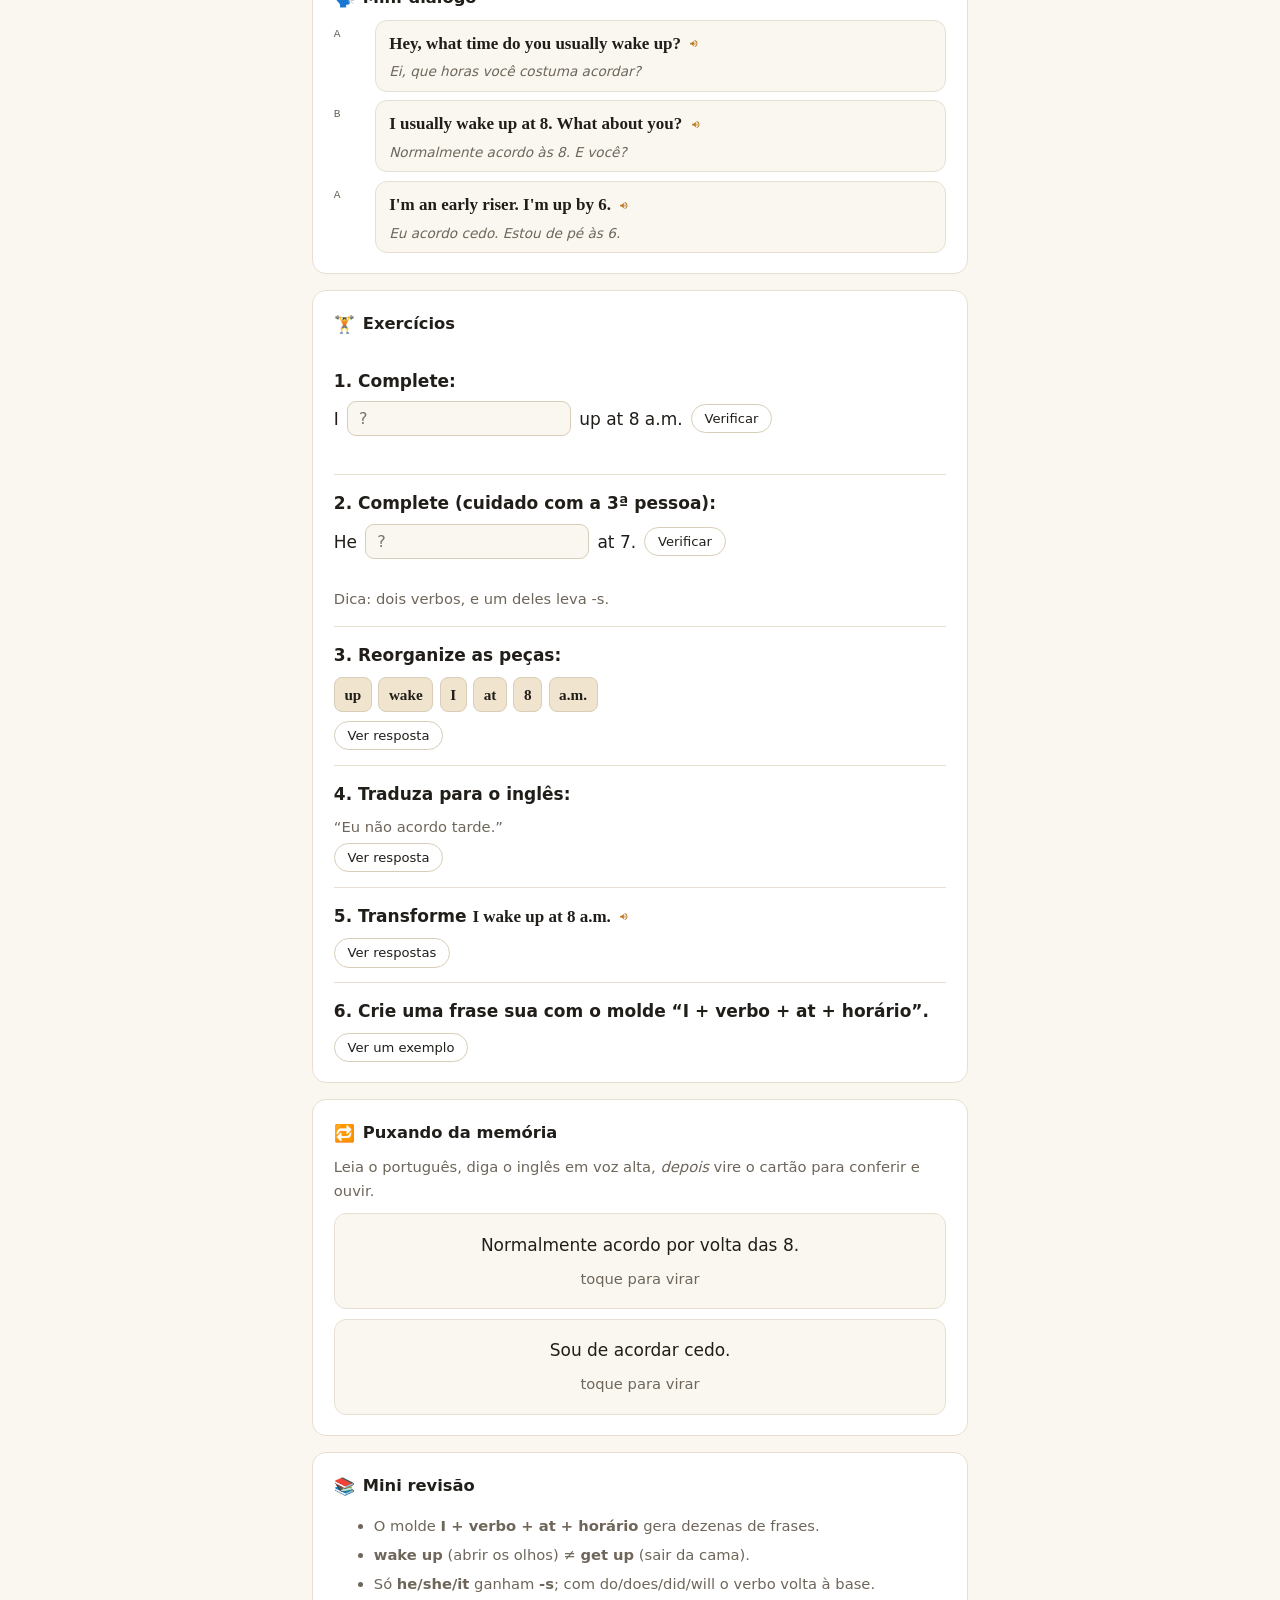
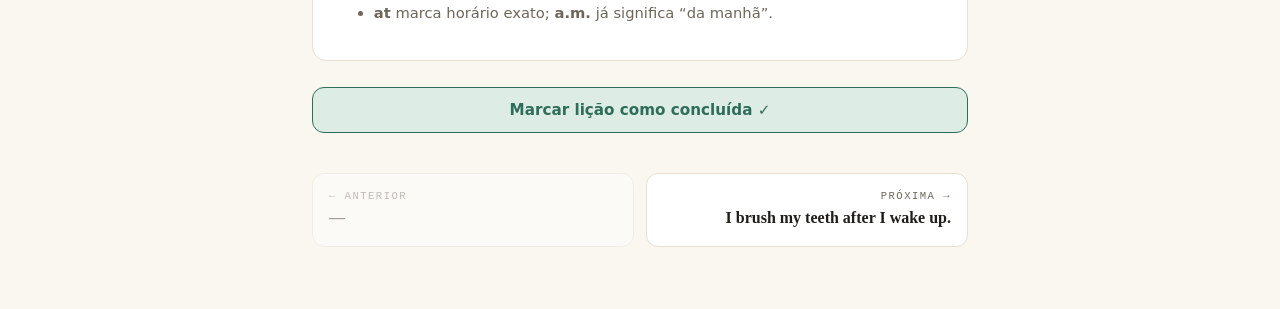
==== commit 45716eb7: "feat: Lições 3 e 4 (fecham Cap.1 Morning) + áudio mais lento - Lição 3: I make my bed (make/made irr" ====
--- a/docs/index.html
+++ b/docs/index.html
@@ -21,8 +21,8 @@
     <div class="brand"><span class="dot"></span>English Through My Routine</div>
     <div class="ctrl">
       <div class="seg" role="group" aria-label="Velocidade do áudio">
-        <button data-rate="0.7">0.7×</button>
-        <button data-rate="0.85">0.85×</button>
+        <button data-rate="0.5">0.5×</button>
+        <button data-rate="0.75">0.75×</button>
         <button data-rate="1">1×</button>
       </div>
       <button class="iconbtn" id="themeBtn" aria-label="Alternar tema">◐</button>
@@ -51,10 +51,8 @@
     <button class="iconbtn" id="installX" aria-label="Dispensar" style="width:1.8rem;height:1.8rem">✕</button>
   </div>
 
-  <!-- Conteúdo (dados das lições) -->
+  <!-- Índice do livro (as lições são carregadas sob demanda por app.js) -->
   <script src="licoes/_indice.js"></script>
-  <script src="licoes/licao-01.js"></script>
-  <script src="licoes/licao-02.js"></script>
   <!-- Motor -->
   <script src="app.js"></script>
 </body>
--- a/docs/styles.css
+++ b/docs/styles.css
@@ -141,6 +141,11 @@
 td .en{font-size:1rem;}
 tr.hl td{background:var(--accent-soft);}
 .ipa{font-family:var(--mono);color:var(--accent);}
+.ipa-mini{font-family:var(--mono);font-size:.72rem;color:var(--muted);opacity:.75;margin-top:.15rem;line-height:1.3;}
+td.soacol{font-weight:600;color:var(--ink);}
+.pron-frase{margin:.8rem 0;padding:.75rem .9rem;border:1px solid var(--line);border-radius:11px;background:var(--bg);}
+.pron-frase .k{font-family:var(--mono);font-size:.68rem;letter-spacing:.12em;text-transform:uppercase;color:var(--accent);display:block;margin-bottom:.3rem;}
+.soa-frase{font-size:1.1rem;font-weight:600;color:var(--ink);}
 .tag{font-family:var(--mono);font-size:.72rem;padding:.05rem .4rem;border-radius:5px;background:var(--accent-soft);color:var(--accent);flex:none;}
 .tag.n{background:var(--natural-soft);color:var(--natural);}
 
